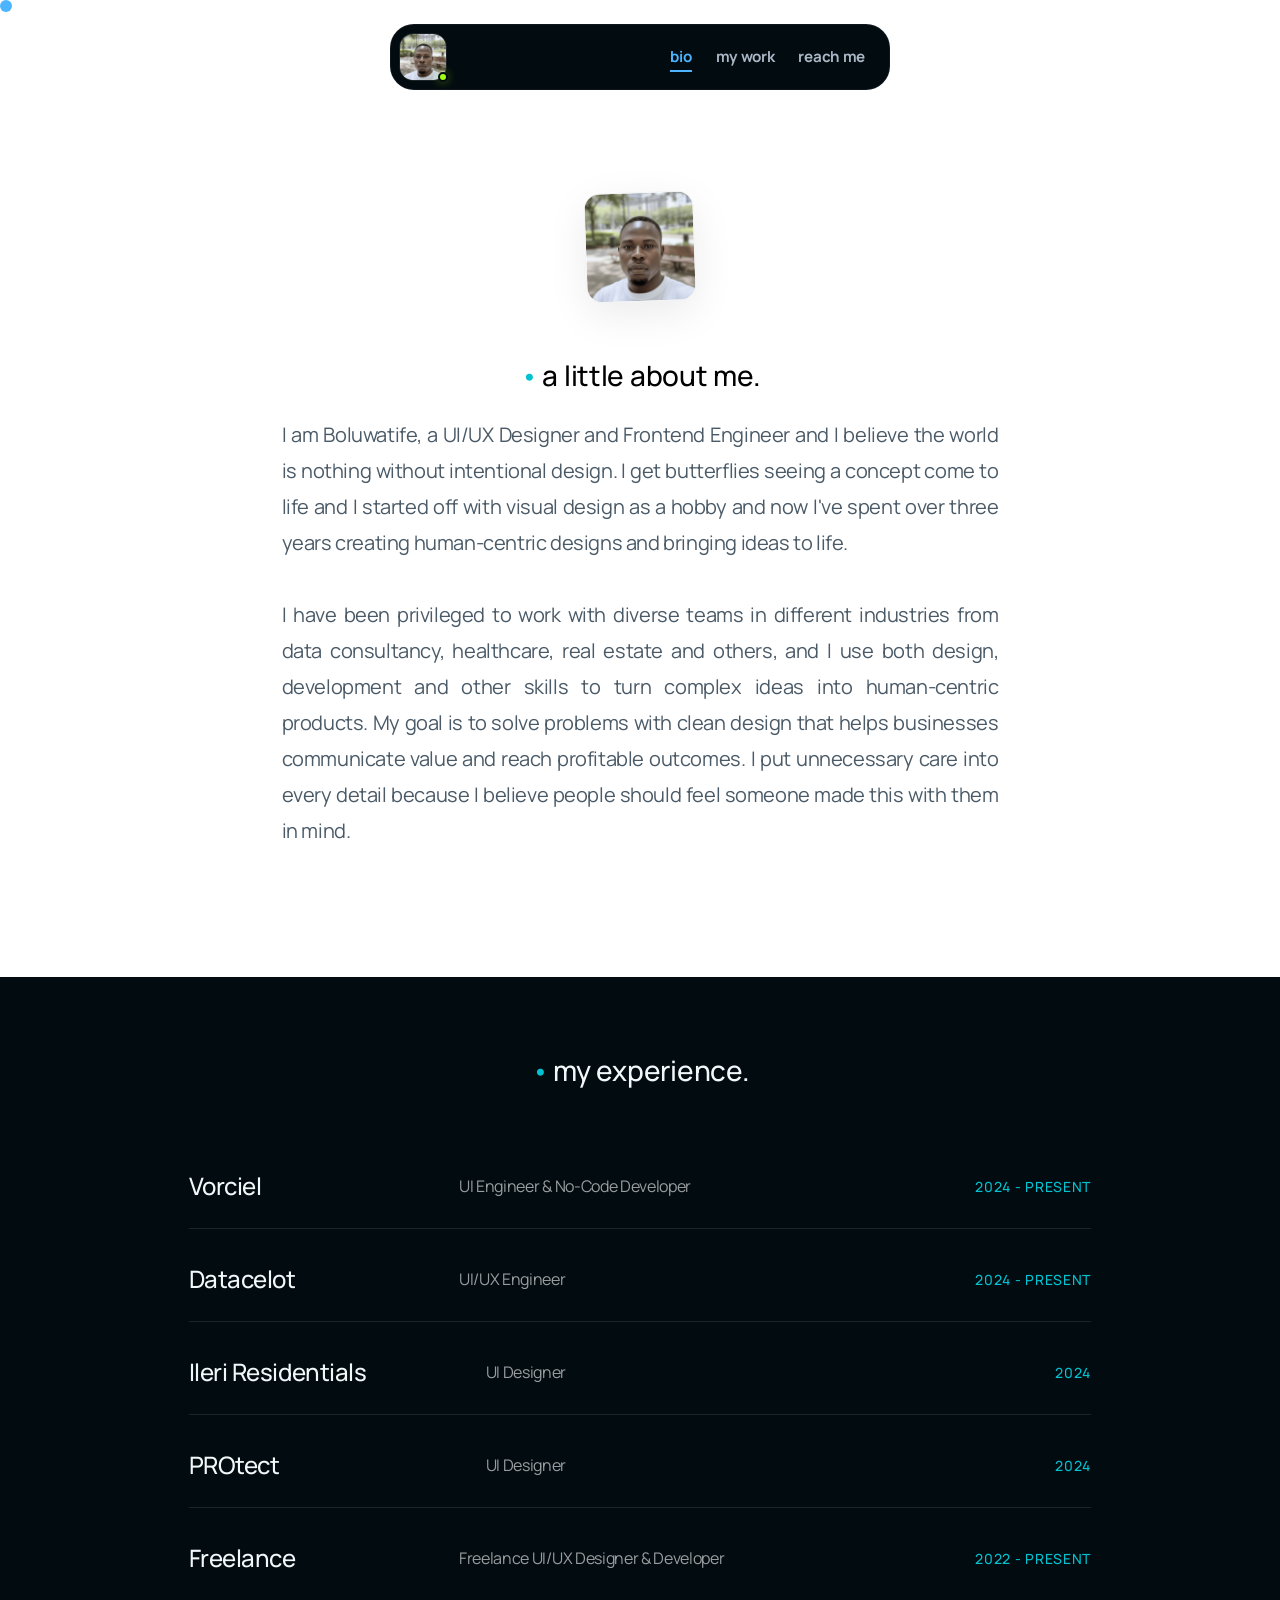
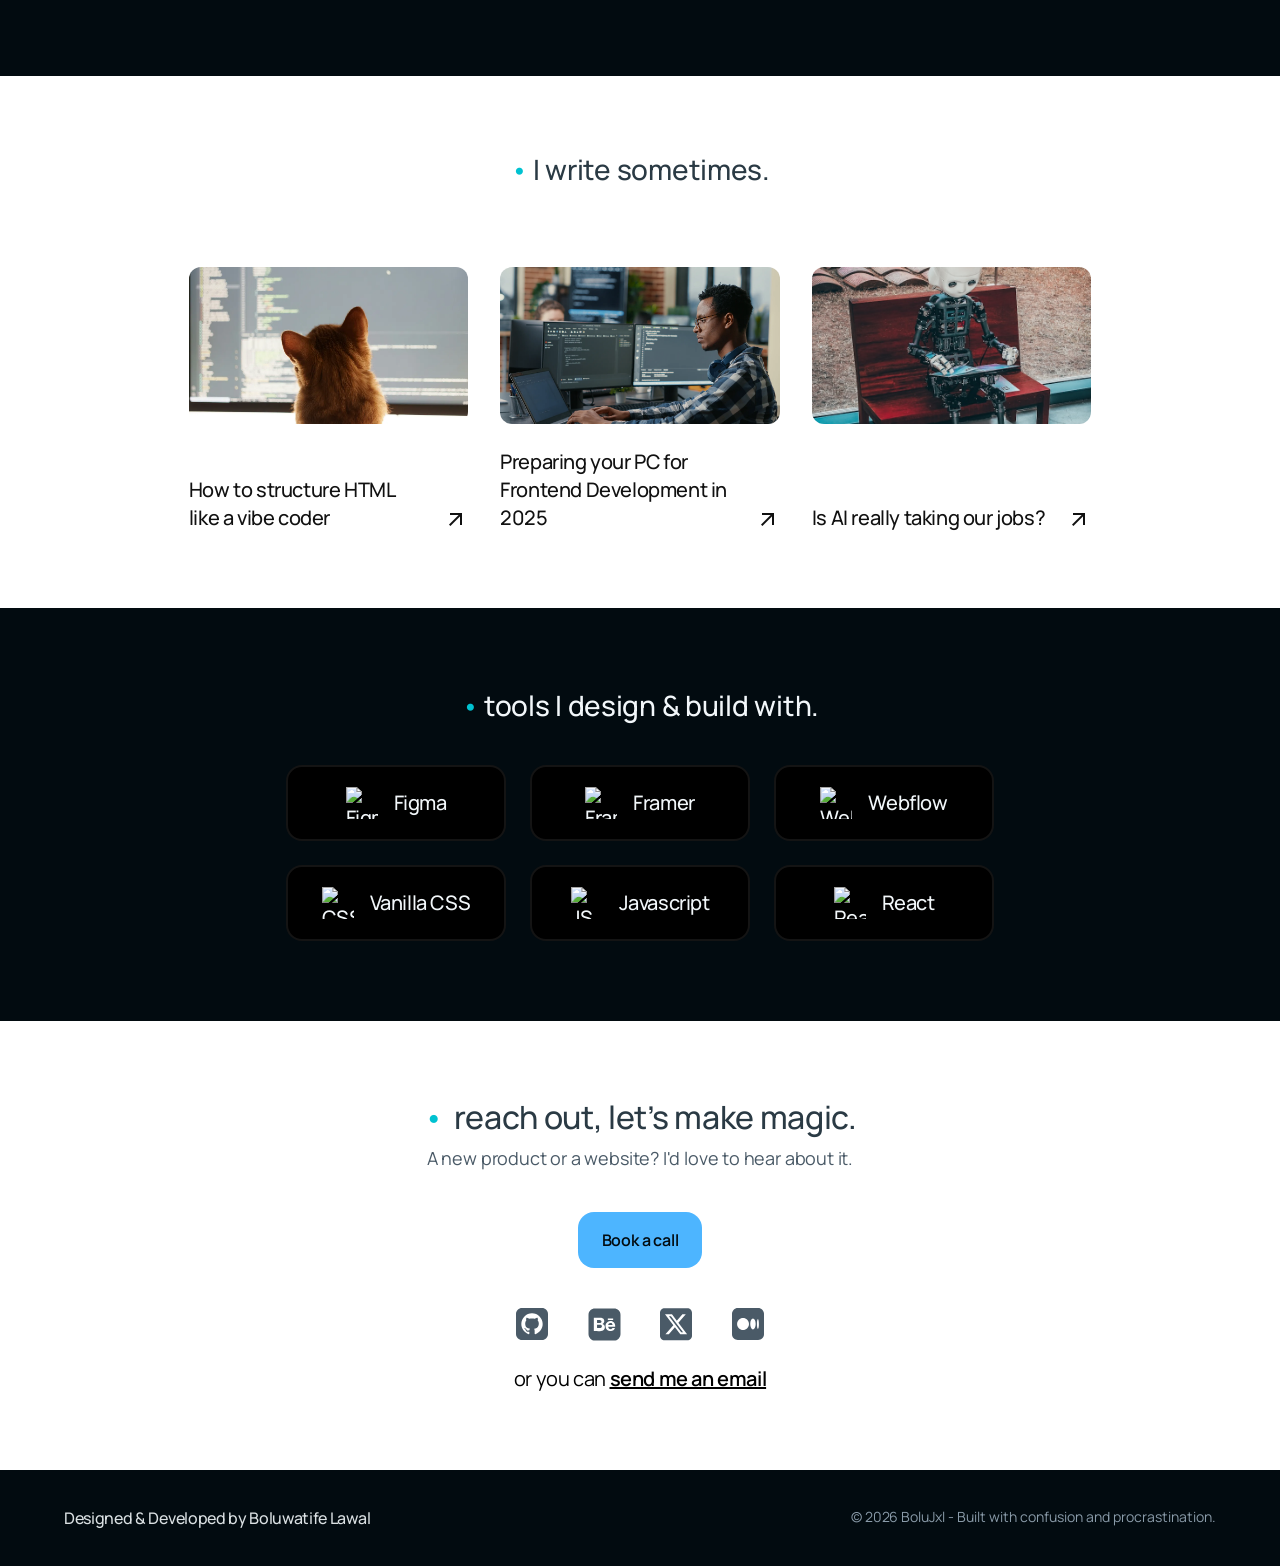
==== bio.html @ 73ba7251 "close up changes" ====
<!DOCTYPE html>
<html lang="en">
<head>
    <meta charset="UTF-8">
    <meta name="viewport" content="width=device-width, initial-scale=1.0">
    <meta name="description" content="About Boluwatife - UI Designer & Frontend Developer. Experience, Writing, and Creative Stack.">
    <meta name="author" content="Boluwatife Jakobe">
    <meta name="robots" content="index, follow">
    
    <title>Boluwatife - UI/UX Designer & Frontend Engineer</title>
    
    <link rel="canonical" href="https://bolujxl.com/bio.html">
    <link rel="icon" href="imgs/myfavicon.svg" type="image/svg+xml">
    <link rel="shortcut icon" href="imgs/myfavicon.svg" type="image/svg+xml">
    
    <link rel="stylesheet" href="https://fonts.googleapis.com/css2?family=Material+Symbols+Outlined:opsz,wght,FILL,GRAD@20..48,100..700,0..1,-50..200&icon_names=arrow_outward" />
    
    <link rel="stylesheet" href="colors.css">
    <link rel="stylesheet" href="style-responsive.css">
    <link rel="stylesheet" href="tools.css">
    <link rel="stylesheet" href="bio.css">
</head>
<body>
    <a href="#main-content" class="skip-link">Skip to main content</a>

    <header class="header"> 
        <nav class="nav-bar" aria-label="Main navigation">
            <a href="index.html" class="nav-brand" aria-label="Home">
                <img src="imgs/biomimg.png" alt="Boluwatife" class="nav-avatar">
                <span class="nav-status-dot"></span>
            </a>
            <ul class="nav-links">
                 <a href="bio.html">bio</a>
                 <a href="works.html">my work</a>
                 <a href="#contact">reach me</a>
            </ul>
        </nav>
    </header>

    <main id="main-content">
        <!-- 1. Bio Section -->
        <section class="bio-intro main-page-offset" id="bio">
            <div class="bio-container">
                <div class="bio-avatar">
                    <img src="imgs/biomimg.png" alt="Boluwatife Avatar">
                </div>
                <div class="bio-heading">
                    <h1 class="main-head-light">a little about me.</h1>
                </div>
                <div class="bio-content">
                    <p>I am Boluwatife, a UI/UX Designer and Frontend Engineer and I believe the world is nothing without intentional design. I get butterflies seeing a concept come to life and I started off with visual design as a hobby and now I've spent over three years creating human-centric designs and bringing ideas to life. <br> <br>

                    I have been privileged to work with diverse teams in different industries from data consultancy, healthcare, real estate and others, and I use both design, development and other skills to turn complex ideas into human-centric products. My goal is to solve problems with clean design that helps businesses communicate value and reach profitable outcomes. I put unnecessary care into every detail because I believe people should feel someone made this with them in mind.</p>
                </div>
            </div>
        </section>

        <!-- 2. Experience Section -->
        <section class="experience" id="experience">
            <div class="experience-container">
                <div class="experience-heading">
                    <h2 class="main-head">my experience.</h2>
                </div>
                
                <div class="experience-list">
                    <div class="exp-item">
                        <div class="exp-header">
                            <h3>Vorciel</h3>
                            <p class="exp-role">UI Engineer & No-Code Developer</p>
                            <span class="exp-date">2024 - PRESENT</span>
                        </div>
                    </div>
                    
                    <div class="exp-item">
                        <div class="exp-header">
                            <h3>Datacelot</h3>
                            <p class="exp-role">UI/UX Engineer</p>
                            <span class="exp-date">2024 - PRESENT</span>
                        </div>
                    </div>
                    
                    <div class="exp-item">
                        <div class="exp-header">
                            <h3>Ileri Residentials</h3>
                            <p class="exp-role">UI Designer</p>
                            <span class="exp-date">2024</span>
                        </div>
                    </div>
                    
                    <div class="exp-item">
                        <div class="exp-header">
                            <h3>PROtect</h3>
                            <p class="exp-role">UI Designer</p>
                            <span class="exp-date">2024</span>
                        </div>
                    </div>
                    
                    <div class="exp-item">
                        <div class="exp-header">
                            <h3>Freelance</h3>
                            <p class="exp-role">Freelance UI/UX Designer & Developer</p>
                            <span class="exp-date">2022 - Present</span>
                        </div>
                    </div>
                </div>
            </div>
        </section>

        <!-- 3. Writing Section -->
        <section class="writing" id="writing">
            <div class="writing-container">
                <div class="writing-heading">
                    <h2 class="main-head-light">I write sometimes.</h2>
                </div>
                
                <div class="writing-grid">
                    <a href="https://medium.com/@bolulawal99/how-to-structure-html-like-a-as-a-vibe-coder-1edcf5cf71f2" target="_blank" rel="noopener noreferrer" class="writing-card" aria-label="Read How to structure HTML like a vibe coder">
                        <div class="card-img-wrapper">
                            <img src="imgs/article1.webp" alt="How to structure HTML like a vibe coder thumbnail" class="article-img">
                        </div>
                        <div class="writing-content">
                            <h3>How to structure HTML like a vibe coder</h3>
                            <span class="material-symbols-outlined writing-icon" aria-hidden="true">arrow_outward</span>
                        </div>
                    </a>
                    
                    <a href="https://medium.com/@bolulawal99/your-first-developer-steps-preparing-your-pc-for-frontend-development-in-2025-ad9f13b644dd" target="_blank" rel="noopener noreferrer" class="writing-card" aria-label="Read Preparing your PC for Frontend Development">
                        <div class="card-img-wrapper">
                            <img src="imgs/article2.webp" alt="Preparing your PC for Frontend Development thumbnail" class="article-img">
                        </div>
                        <div class="writing-content">
                            <h3>Preparing your PC for Frontend Development in 2025</h3>
                            <span class="material-symbols-outlined writing-icon" aria-hidden="true">arrow_outward</span>
                        </div>
                    </a>
                    
                    <a href="https://medium.com/@bolulawal99/is-ai-really-taking-our-jobs-12b98d8339e1" target="_blank" rel="noopener noreferrer" class="writing-card" aria-label="Read Is AI really taking our jobs?">
                        <div class="card-img-wrapper">
                            <img src="imgs/article3.jpg" alt="Is AI really taking our jobs? thumbnail" class="article-img">
                        </div>
                        <div class="writing-content">
                            <h3>Is AI really taking our jobs?</h3>
                            <span class="material-symbols-outlined writing-icon" aria-hidden="true">arrow_outward</span>
                        </div>
                    </a>
                </div>
            </div>
        </section>

        <!-- 4. Creative Stack -->
        <section class="creative-stack" id="tools">
            <div class="creative-heading">
                <h2 class="main-head">tools I design & build with.</h2>
            </div>
            <div class="tools-list">
                <div class="tool-card">
                    <div class="tool-icon">
                        <img src="https://cdn.jsdelivr.net/gh/devicons/devicon@latest/icons/figma/figma-original.svg" alt="Figma">
                    </div>
                    <p>Figma</p>
                </div>
                <div class="tool-card">
                    <div class="tool-icon">
                        <img src="https://cdn.simpleicons.org/framer/0055FF" alt="Framer">
                    </div>
                    <p>Framer</p>
                </div>
                <div class="tool-card">
                    <div class="tool-icon">
                        <img src="https://cdn.simpleicons.org/webflow/4353FF" alt="Webflow">
                    </div>
                    <p>Webflow</p>
                </div>
                <div class="tool-card">
                    <div class="tool-icon">
                        <img src="https://cdn.jsdelivr.net/gh/devicons/devicon@latest/icons/css3/css3-original.svg" alt="CSS">
                    </div>
                    <p>Vanilla CSS</p>
                </div>
                <div class="tool-card">
                    <div class="tool-icon">
                        <img src="https://cdn.jsdelivr.net/gh/devicons/devicon@latest/icons/javascript/javascript-original.svg" alt="JS">
                    </div>
                    <p>Javascript</p>
                </div>
                <div class="tool-card">
                    <div class="tool-icon">
                        <img src="https://cdn.jsdelivr.net/gh/devicons/devicon@latest/icons/react/react-original.svg" alt="React">
                    </div>
                    <p>React</p>
                </div>
            </div>
        </section>

        <!-- 5. Contact Section -->
        <section class="collab" id="contact">
            <div class="collab-heading">
                <h2 class="main-head-light">
                   reach out, let’s make magic.
                </h2>
                <p>A new product or a website? I'd love to hear about it.</p>
            </div>
            <div class="collab-socials">
                <div class="collabtext-btn">
                    <a class="hero-btn" title="Contact Me" data-cal-link="bolujxl/30min" data-cal-config='{"layout":"month_view","useSlotsViewOnSmallScreen":"true"}'>
                        Book a call
                    </a>
                </div>
                <div class="socials">
                    <div class="sm-icons">
                        <a class="sm-icon" href="https://github.com/Bolujxl" target="_blank" rel="noopener noreferrer" aria-label="Check my code on GitHub">
                            <img src="imgs/collaborate/github.svg" alt="GitHub">
                        </a>
                        <a class="sm-icon" href="https://www.behance.net/boluJxl" target="_blank" rel="noopener noreferrer" aria-label="View my work on Behance">
                            <img src="imgs/collaborate/mage_behance.svg" alt="Behance">
                        </a>       
                        <a class="sm-icon" href="https://x.com/Bolujxl" target="_blank" rel="noopener noreferrer" aria-label="Follow me on X (Twitter)">
                            <img src="imgs/collaborate/xcom.svg" alt="X">
                        </a>
                        <a class="sm-icon" href="https://medium.com/@bolulawal99" target="_blank" rel="noopener noreferrer" aria-label="Read my articles on Medium">
                            <img src="imgs/medium.svg" alt="Medium">
                        </a>
                    </div>
                    <p>or you can <a href="mailto:bolujxl2@gmail.com" class="email-link">send me an email</a></p>
                </div>
            </div>
        </section>
    </main>

    <footer class="footer">
        <p class="footer-create">Designed & Developed by Boluwatife Lawal</p>
        <p class="footer-copy">&copy; <span id="year"></span> BoluJxl - Built with confusion and procrastination.</p>
    </footer>
    
    <div class="cursor-dot"></div>
    <script src="script.js"></script>
</body>
</html>
---- colors.css ----
:root {
    --primary-10: #E6F4FF;
    --primary-20: #CCE9FF;
    --primary-30: #B3DDFF;
    --primary-40: #80C5FF;
    --primary-50: #4DB5FF;
    --primary-60: #3399E6;
    --primary-70: #1A7FCC;
    --primary-80: #0066A3;
    --primary-90: #004C79;
    --primary-95: #003757;
    --primary-99: #001D2E;
    --primary-100: #000D15;

    --primary: var(--primary-50);
    --primary-container: var(--primary-10);
    --on-primary: var(--primary-99);
    --on-primary-container: var(--primary-20);

    --secondary-10: #E0F8FA;
    --secondary-20: #C2EEF2;
    --secondary-30: #A3E3EA;
    --secondary-40: #79D4DF;
    --secondary-50: #4FC5D4;
    --secondary-60: #00C2D1;
    --secondary-70: #00A3AD;
    --secondary-80: #008589;
    --secondary-90: #006666;
    --secondary-95: #004D4D;
    --secondary-99: #002929;
    --secondary-100: #001414;

    --secondary: var(--secondary-60);
    --secondary-container: var(--secondary-10);
    --on-secondary: var(--secondary-99);
    --on-secondary-container: var(--secondary-20);

    --tertiary-10: #F2F1EC;
    --tertiary-20: #E4E3DB;
    --tertiary-30: #D5D4CA;
    --tertiary-40: #C4C3B7;
    --tertiary-50: #B1B0A3;
    --tertiary-60: #9E9D8E;
    --tertiary-70: #8A8979;
    --tertiary-80: #767663;
    --tertiary-90: #5E5D4D;
    --tertiary-95: #4A493E;
    --tertiary-99: #36362E;
    --tertiary-100: #1A190F;

    --tertiary: var(--tertiary-60);
    --tertiary-container: var(--tertiary-90);
    --on-tertiary: var(--tertiary-10);
    --on-tertiary-container: var(--tertiary-30);

    --error-10: #FFEBEE;
    --error-20: #FFCDD2;
    --error-30: #EF9A9A;
    --error-40: #E57373;
    --error-50: #EF5350;
    --error-60: #F44336;
    --error-70: #E53935;
    --error-80: #D32F2F;
    --error-90: #C62828;
    --error-95: #B71C1C;
    --error-99: #410002;
    --error-100: #210000;

    --error: var(--error-60);
    --error-container: var(--error-10);
    --on-error: var(--error-100);
    --on-error-container: var(--error-20);

    --surface-light-10: #FAFEFF;
    --surface-light-20: #F5FAFC;
    --surface-light-30: #EFF6F9;
    --surface-light-40: #EAF2F5;
    --surface-light-50: #E4EDF1;
    --surface-light-60: #D5E1E8;
    --surface-light-70: #C5D3DD;
    --surface-light-80: #B4C4D1;
    --surface-light-90: #A3B4C4;
    --surface-light-95: #94AABB;
    --surface-light-99: #F2F7FA;
    --surface-light-100: #FFFFFF;

    --surface-dark-10: #0B1419;
    --surface-dark-20: #0F1A21;
    --surface-dark-30: #14202A;
    --surface-dark-40: #182533;
    --surface-dark-50: #020B10;
    --surface-dark-60: #050A0D;
    --surface-dark-70: #030709;
    --surface-dark-80: #020506;
    --surface-dark-90: #010304;
    --surface-dark-95: #000D15;
    --surface-dark-99: #000A11;
    --surface-dark-100: #000000;

    --neutral-10: #F2F7FA;
    --neutral-20: #E6EDF5;
    --neutral-30: #D8E2EC;
    --neutral-40: #C5D3DD;
    --neutral-50: #AAB7C4;
    --neutral-60: #8A9BA9;
    --neutral-70: #6B7D8A;
    --neutral-80: #4A5A67;
    --neutral-90: #3B4A54;
    --neutral-95: #2A3A44;
    --neutral-99: #1A252E;
    --neutral-100: #0A1117;

    --neutral-var: #4A5A67;

    --outline-light: rgba(230, 237, 245, 0.97);
    --outline-dark: rgba(77, 181, 255, 0.12);
    --outline-variant-light: rgba(90, 101, 112, 0.24);
    --outline-variant-dark: rgba(77, 181, 255, 0.08);

    --shadow-1: 0 1px 3px rgba(8, 16, 50, 0.07), 0 1px 2px rgba(8, 16, 50, 0.04);
    --shadow-2: 0 4px 8px rgba(8, 16, 50, 0.08), 0 2px 4px rgba(8, 16, 50, 0.05);
    --shadow-3: 0 8px 16px rgba(8, 16, 50, 0.1), 0 4px 8px rgba(8, 16, 50, 0.06);
    --shadow-4: 0 12px 24px rgba(8, 16, 50, 0.12), 0 6px 12px rgba(8, 16, 50, 0.08);

    --bg-primary: var(--surface-light-100);
    --bg-secondary: var(--surface-light-20);
    --bg-tertiary: var(--surface-light-30);
    --bg-surface: var(--surface-light-100);
    --bg-surface-variant: var(--surface-light-30);
    --bg-surface-muted: var(--surface-light-20);

    --text-primary: var(--neutral-95);
    --text-secondary: var(--neutral-80);
    --text-tertiary: var(--neutral-60);
    --text-disabled: var(--neutral-50);
    --text-inverse: var(--neutral-10);

    --text-on-primary: var(--primary-99);
    --text-on-secondary: var(--secondary-99);
    --text-on-tertiary: var(--tertiary-10);
    --text-on-surface: var(--neutral-95);
    --text-on-surface-variant: var(--neutral-80);

    --border-subtle: var(--outline-variant-light);
    --border-strong: var(--outline-light);

    --secondary-color: var(--surface-dark-50);
    --whiteText-color: var(--surface-light-99);
    --whiteText90-color: rgba(234, 242, 247, 0.9);
    --darkSection-heading-color: var(--surface-light-99);
    --aboutBody-text-color: var(--surface-light-99);

    --lightSection-bg-color: var(--surface-light-100);
    --lightSection-heading-color: var(--neutral-95);
    --lightSection-text-color: var(--neutral-80);
    --serviceBody-color: var(--neutral-70);
    --serviceStroke-color: var(--outline-light);

    --heroText1-color: var(--neutral-95);
    --heroText2-color: var(--neutral-80);
    --heroStroke-color: var(--outline-variant-light);
    --herobg-color: linear-gradient(to right, var(--surface-light-100) 0%, var(--surface-light-20) 100%);

    --footerLogo-color: rgba(242, 247, 250, 0.9);
    --copyright-text-color: var(--neutral-60);

    --primary-color: var(--primary);
    --accent-color: var(--secondary);
}
---- style-responsive.css ----
@import url('https://fonts.googleapis.com/css2?family=Irish+Grover&family=Manrope:wght@200..800&display=swap');
@import url('https://fonts.googleapis.com/css2?family=Syne:wght@400..800&display=swap');

* {
    margin: 0;
    padding: 0;
    box-sizing: border-box;
    font-family: 'Manrope', sans-serif;
    letter-spacing: -0.02em;
    line-height: 150%;
}

body {
    background-color: var(--secondary-color);
}

:root {
    --space2: 0.125rem;
    --space4: 0.25rem;
    --space6: 0.375rem;
    --space8: 0.5rem;
    --space10: 0.625rem;
    --space12: 0.75rem;
    --space14: 0.875rem;
    --space16: 1rem;
    --space20: 1.25rem;
    --space24: 1.5rem;
    --space28: 1.75rem;
    --space32: 2rem;
    --space36: 2.25rem;
    --space40: 2.5rem;
    --space48: 3rem;
    --space56: 3.5rem;
    --space64: 4rem;
    --space72: 4.5rem;
    --space80: 5rem;
    --roleNamefont: 'Irish Grover', sans-serif;
    --fontRegular: 400;
    --fontMedium: 500;
    --fontSemiBold: 600;
    --fontBold: 700;
    --font12: 0.75rem;
    --font14: 0.875rem;
    --font16: 1rem;
    --font18: 1.125rem;
    --font20: 1.25rem;
    --font22: 1.375rem;
    --font24: 1.5rem;
    --font28: 1.75rem;
    --font30: 1.875rem;
    --font32: 2rem;
    --font36: 2.25rem;
    --font40: 2.5rem;
    --font45: 2.8125rem;
    --font57: 3.5625rem;
    --borderRadius1: 0.5rem;
    --borderRadius2: 1rem;
    --borderRadius3: 1.5rem;
    --borderRadius4: 2rem;
    --sectionPadding: 2rem 1rem;
    --sectionGap: 1.5rem;
    --cardGap: 1rem;
    --gridGap: 1.5rem;
    --heroPadding: 5rem 1rem 3rem;
    --linksFontSize: 0.75rem;
    --sectiontagFontSize: 0.75rem;
    --sectionheadFontSize: 1rem;
    --navTop: 1rem;
    --box-shadow-nav: 0 1.8px 10px 0 rgba(8, 16, 50, 0.07);
    --inner-shadow-nav: inset 0px 0px 6.55px 0px rgba(255, 255, 255, 0.08);
    --secondary-color: var(--surface-dark-50);
    --shadow-1: 0 1px 2px rgba(0, 0, 0, 0.04), 0 2px 4px rgba(0, 0, 0, 0.04);
    --shadow-2: 0 4px 8px rgba(0, 0, 0, 0.08), 0 2px 8px rgba(77, 184, 255, 0.12);
    --shadow-3: 0 8px 16px rgba(0, 0, 0, 0.1), 0 4px 12px rgba(77, 184, 255, 0.15);
    font-synthesis: none;
    text-rendering: optimizeLegibility;
    -webkit-font-smoothing: antialiased;
    -moz-osx-font-smoothing: grayscale;
}

.skip-link {
    position: absolute;
    top: -100px;
    left: 50%;
    transform: translateX(-50%);
    background: var(--primary-color);
    color: var(--secondary-color);
    padding: 0.75rem 1.5rem;
    border-radius: var(--borderRadius2);
    font-weight: var(--fontSemiBold);
    z-index: 9999;
    transition: top 0.3s ease;
}

.skip-link:focus {
    top: 10px;
}

button:focus-visible,
a:focus-visible {
    outline: 2px solid var(--primary-color);
    outline-offset: 3px;
}

.main-page-offset {
    padding-top: 6rem !important;
    padding-bottom: 4rem;
}

@media (min-width: 768px) {
    .main-page-offset {
        padding-top: 8rem !important;
        padding-bottom: 6rem;
    }
}

@media (min-width: 1199px) {
    .main-page-offset {
        padding-top: 12rem !important;
        padding-bottom: 8rem;
    }
}

@keyframes pageSlideUp {
    from {
        opacity: 0;
        transform: translateY(20px);
    }

    to {
        opacity: 1;
        transform: translateY(0);
    }
}

#main-content {
    animation: pageSlideUp 0.8s cubic-bezier(0.16, 1, 0.3, 1) forwards;
}

.header {
    display: flex;
    position: absolute;
    justify-content: center;
    align-items: center;
    width: 100%;
    z-index: 1000;
    top: 0;
    left: 0;
}

.nav-bar {
    width: 90%;
    max-width: 500px;
    padding: 0.5rem 1.25rem 0.5rem 0.5rem;
    position: fixed;
    top: 1.5rem;
    display: flex;
    justify-content: space-between;
    align-items: center;
    box-sizing: border-box;
    border-radius: 24px;
    background-color: var(--surface-dark-50);
    border: 1px solid rgba(255, 255, 255, 0.05);
    backdrop-filter: blur(10px);
    -webkit-backdrop-filter: blur(10px);
    z-index: 2000;
}

.nav-brand {
    display: flex;
    align-items: center;
    position: relative;
    text-decoration: none;
}

.nav-avatar {
    width: 40px;
    height: 40px;
    border-radius: 12px;
    object-fit: cover;
    border: 1px solid rgba(255, 255, 255, 0.1);
}

.nav-status-dot {
    position: absolute;
    bottom: -1px;
    right: -1px;
    width: 10px;
    height: 10px;
    background-color: #a3ff12;
    border-radius: 50%;
    border: 2px solid var(--surface-dark-50);
    box-shadow: 0 0 10px rgba(163, 255, 18, 0.4);
}

.nav-links {
    display: flex;
    align-items: center;
    gap: var(--space16);
    margin: 0;
    padding: 0;
    list-style: none;
}

.nav-links a {
    text-decoration: none;
    font-size: 0.85rem;
    color: rgba(255, 255, 255, 0.6);
    transition: color 0.2s ease;
    font-weight: var(--fontMedium);
}

@media (hover: hover) {

    .nav-links a:hover,
    .nav-links a.active-nav {
        color: #ffffff;
    }
}

.nav-links a:active,
.nav-links a.active-nav {
    color: #ffffff;
}

.status-dot {
    width: 0.5rem;
    height: 0.5rem;
    border-radius: 50%;
    background-color: var(--accent-color);
    animation: pulse 1.5s ease-in-out infinite;
}

.reach-link {
    display: inline-flex;
    align-items: center;
}

.nav-links .status-dot {
    margin-left: var(--space2);
    align-self: flex-start;
    position: relative;
    top: -0.35em;
}

.reach-link .status-dot {
    background-color: #078a00;
    animation: pulse 1.5s ease-in-out infinite;
    align-self: flex-start;
    margin-top: 2px;
}

@keyframes pulse {

    0%,
    100% {
        opacity: 1;
        transform: scale(1);
    }

    50% {
        opacity: 0.6;
        transform: scale(1.2);
    }
}

.nav-links {
    display: flex;
    gap: var(--space24);
}

.nav-links a {
    text-decoration: none;
    color: var(--neutral-50);
    font-weight: var(--fontBold);
    font-size: var(--linksFontSize);
    position: relative;
    padding: 0.25rem 0;
    transition: color 0.2s ease;
}

.nav-links a::after {
    content: '';
    position: absolute;
    bottom: 0;
    left: 0;
    width: 0;
    height: 2px;
    background-color: var(--primary-color);
    transition: width 0.3s ease;
}

@media (hover: hover) {

    .nav-links a:hover,
    .nav-links a:focus {
        color: var(--primary-color);
    }

    .nav-links a:hover::after,
    .nav-links a:focus::after,
    .nav-links a.active-nav::after {
        width: 100%;
    }
}

.nav-links a:active {
    color: var(--primary-color);
}

.nav-links a:active::after,
.nav-links a.active-nav::after {
    width: 100%;
}

.nav-links a.active-nav {
    color: var(--primary-color);
}

a {
    text-decoration: none;
}

.hero {
    padding: var(--heroPadding);
    background-color: var(--lightSection-bg-color);
    width: 100%;
    display: flex;
    justify-content: center;
    align-items: center;
}

.hero-text {
    display: flex;
    flex-direction: column;
    position: relative;
    gap: var(--space16);
    align-items: center;
    width: 90%;
}

.hero-text h1 {
    font-size: clamp(1.5rem, 0.5rem + 2vw, 2rem);
    color: var(--heroText2-color);
    font-weight: var(--fontMedium);
    line-height: 150%;
    text-align: center;
    letter-spacing: -0.01em;
}

.hero-btn,
.collab-btn {
    display: flex;
    width: fit-content;
    padding: var(--space16) var(--space24);
    font-size: 1rem;
    letter-spacing: -0.2px;
    color: var(--secondary-color);
    border: none;
    border-radius: var(--borderRadius2);
    background-color: var(--primary-color);
    font-weight: var(--fontSemiBold);
    cursor: pointer;
    transition: transform 0.2s ease, box-shadow 0.2s ease;
}

@media (hover: hover) {

    .hero-btn:hover,
    .collab-btn:hover {
        transform: translateY(-2px);
        box-shadow: 0 4px 12px rgba(77, 181, 255, 0.3);
    }
}

.hero-btn:active,
.collab-btn:active {
    transform: translateY(0);
}

.projects,
.collab {
    padding: var(--sectionPadding) var(--sectionPadding);
    display: flex;
    flex-direction: column;
    gap: var(--sectionGap);
    align-items: center;
}

.projects {
    background-color: var(--secondary-color);
}

.collab {
    background-color: var(--lightSection-bg-color);
}

.collab {
    gap: var(--space32);
}

.projects-heading {
    display: flex;
    flex-direction: column;
    gap: var(--space4);
    align-items: center;
    margin-bottom: var(--space2);
    width: 100%;
}

.main-head {
    font-size: var(--sectionheadFontSize);
    color: var(--darkSection-heading-color);
    font-weight: var(--fontMedium);
    text-align: center;
    line-height: 125%;
    width: 100%;
    letter-spacing: -0.01em;
}

.main-head::before {
    content: "\2022";
    margin-right: var(--space4);
    color: var(--accent-color);
}

.main-head-light::before {
    content: none;
}

.main-head-light {
    font-size: var(--sectionheadFontSize);
    color: var(--lightSection-heading-color);
    font-weight: var(--fontMedium);
    text-align: center;
    line-height: 125%;
    width: 100%;
    letter-spacing: -0.01em;
}

.main-head-light::before {
    content: "\2022";
    margin-right: var(--space4);
    color: var(--accent-color);
}

.projects-grid {
    display: flex;
    align-items: flex-start;
    justify-content: center;
    flex-wrap: wrap;
    gap: var(--gridGap);
}

.project-card {
    display: flex;
    flex-direction: column;
    width: 100%;
    gap: var(--space16);
    height: auto;
}

.project-card-link {
    display: contents;
    text-decoration: none;
    color: inherit;
}

.thumbnail {
    width: 100%;
    aspect-ratio: 16 / 10;
    border: 3px solid rgba(27, 46, 57, 0.56);
    box-shadow: 0 2px 4px rgba(0, 0, 0, 0.08), 0 1px 8px rgba(77, 184, 255, 0.08);
    background-color: hsla(204, 28%, 14%, 0.5);
    padding: 1rem;
    overflow: hidden;
    border-radius: var(--borderRadius2);
    display: flex;
    cursor: pointer;
    position: relative;
    transition: transform 0.3s ease, box-shadow 0.3s ease;
}

@media (hover: hover) {

    .project-card:hover .thumbnail,
    .project-card:focus-within .thumbnail,
    .project-card-vm:hover .thumbnail,
    .project-card-vm:focus-within .thumbnail {
        transform: scale(0.98);
        box-shadow: var(--shadow-2);
    }
}

.project-card:active .thumbnail,
.project-card-vm:active .thumbnail {
    transform: scale(0.98);
}

.thumbnail img {
    width: 100%;
    height: 100%;
    border-radius: 0.5rem;
    object-fit: cover;
    transition: transform 0.3s ease;
}

@media (hover: hover) {

    .project-card:hover .thumbnail img,
    .project-card:focus-within .thumbnail img,
    .project-card-vm:hover .thumbnail img,
    .project-card-vm:focus-within .thumbnail img {
        transform: scale(1.03);
    }
}

.project-title {
    display: flex;
    flex-direction: column;
    color: var(--whiteText-color);
    gap: var(--space8);
    padding: 0 0 0 var(--space4);
    cursor: pointer;
}

.project-title h2 {
    display: flex;
    align-items: center;
    justify-content: start;
    font-weight: var(--fontMedium);
    line-height: 125%;
    font-size: var(--font24);
    letter-spacing: -0.02em;
}

.project-title h2 span {
    padding: 0 0 0 0.75rem;
    font-size: 1.25rem;
    margin: var(--space8) 0 0 0;
    cursor: pointer;
    transition: padding 0.2s ease-in, color 0.2s ease-in;
}

@media (hover: hover) {

    .project-card:hover .project-title h2 span,
    .project-card:focus-within .project-title h2 span,
    .project-card-vm:hover .project-title h2 span,
    .project-card-vm:focus-within .project-title h2 span {
        padding: 0 0 0 1.25rem;
        color: var(--accent-color);
    }
}

.project-card:active .project-title h2 span,
.project-card-vm:active .project-title h2 span {
    color: var(--accent-color);
}

.desc {
    font-size: var(--font16);
    color: var(--whiteText90-color);
    font-weight: var(--fontRegular);
    line-height: 150%;
    letter-spacing: 0;
}

.project-card-vm {
    display: flex;
    flex-direction: column;
    width: 100%;
    gap: var(--space16);
    justify-content: flex-start;
    height: auto;
    transition: color 0.1s ease-in;
}

.project-card-vm .project-title {
    opacity: 0;
}

.vm-fr {
    display: flex;
    flex-direction: column;
    align-items: center;
    justify-content: center;
    gap: var(--space12);
    width: 100%;
    height: 100%;
    color: var(--whiteText-color);
    font-size: var(--font20);
    cursor: pointer;
    transition: color 0.3s ease-in;
}

.vm-fr span {
    font-size: var(--font24);
}

@media (hover: hover) {

    .project-card-vm:hover .vm-fr,
    .project-card-vm:focus-within .vm-fr {
        color: var(--accent-color);
    }

    .project-card-vm:hover .vm-fr span,
    .project-card-vm:focus-within .vm-fr span {
        transform: translateX(4px);
    }
}

.project-card-vm:active .vm-fr {
    color: var(--accent-color);
}

.collab-heading {
    display: flex;
    flex-direction: column;
    gap: var(--space8);
    align-items: center;
    width: 100%;
}

.collab-heading h2 {
    font-size: var(--sectionheadFontSize);
    width: 100%;
}

.collab-heading p {
    font-size: var(--font18);
    line-height: 150%;
    font-weight: var(--fontRegular);
    letter-spacing: -0.01em;
    text-align: center;
    color: var(--lightSection-text-color);
}

.collabtext-btn {
    display: flex;
    flex-direction: column;
    justify-content: center;
    align-items: center;
    gap: var(--space32);
    width: 100%;
}

.collab-socials {
    display: flex;
    flex-direction: column;
    justify-content: center;
    align-items: center;
    gap: var(--space32);
}

.collabtext-btn p {
    font-size: var(--font20);
    line-height: 150%;
    font-weight: var(--fontRegular);
    letter-spacing: -0.01em;
    text-align: center;
    color: var(--lightSection-text-color);
}

.socials {
    display: flex;
    flex-direction: column;
    justify-content: center;
    gap: var(--space16);
    align-items: center;
}

.sm-icons {
    display: flex;
    gap: var(--space24);
}

.sm-icon {
    width: var(--space48);
    height: var(--space48);
    display: flex;
    align-items: center;
    justify-content: center;
    border-radius: var(--borderRadius2);
    transition: transform 0.2s ease, background-color 0.2s ease;
    cursor: pointer;
}

@media (hover: hover) {

    .sm-icon:hover,
    .sm-icon:focus {
        transform: scale(1.1) translateY(-2px);
        background-color: rgba(77, 181, 255, 0.1);
    }
}

.sm-icon:active {
    transform: scale(0.95);
}

.sm-icon img {
    width: 100%;
    height: 100%;
    transition: filter 0.2s ease;
}

@media (hover: hover) {

    .sm-icon:hover img,
    .sm-icon:focus img {
        filter: brightness(1.2);
    }
}

.socials p {
    font-size: var(--font20);
    font-weight: var(--fontRegular);
}

.email-link {
    text-decoration: underline;
    color: inherit;
    transition: color 0.2s ease-in;
    font-weight: var(--fontSemiBold);
}

@media (hover: hover) {
    .email-link:hover {
        color: var(--accent-color);
    }
}

.email-link:active {
    color: var(--accent-color);
}

.footer {
    display: flex;
    flex-direction: column;
    padding: 2rem;
    box-sizing: border-box;
    background-color: var(--secondary-color);
    justify-content: space-between;
    align-items: left;
    gap: var(--space8);
}

.footer-copy {
    color: var(--copyright-text-color);
    font-size: var(--font14);
    letter-spacing: 0;
}

.footer-create {
    color: var(--footerLogo-color);
    font-weight: var(--fontMedium);
    font-size: var(--font16);
}

.projects .main-head,
.project-title h2 {
    color: var(--darkSection-heading-color) !important;
}

.desc {
    color: rgba(234, 242, 247, 0.85) !important;
}

@media only screen and (max-width: 374px) {
    :root {
        --sectiontagFontSize: 0.7rem;
        --sectionheadFontSize: 1rem;
    }

    .nav-bar {
        width: 95%;
        padding: var(--space8) var(--space12);
        top: var(--space20);
    }

    .logo a {
        font-size: 0.75rem;
    }

    .hero {
        padding: 9rem 0.75rem 2.5rem;
    }

    .hero-text {
        width: 100%;
    }

    .hero-text h1 {
        font-size: 1.25rem;
    }

    .projects-grid {
        gap: var(--space16);
    }

    .projects-heading {
        width: 95%;
    }

    .main-head {
        width: 95%;
    }

    .main-head-light {
        width: 100%;
    }

    .project-card,
    .project-card-vm {
        width: 100%;
    }

    .project-title h2 {
        font-size: var(--font14);
    }

    .desc {
        font-size: 0.75rem;
    }

    .collab-heading {
        width: 100%;
    }

    .collab-heading h2 {
        font-size: var(--font18);
    }

    .footer {
        flex-direction: column;
        gap: var(--space6);
        padding: 1rem;
    }
}

@media only screen and (min-width: 375px) and (max-width: 413px) {
    :root {
        --sectiontagFontSize: 0.75rem;
        --sectionheadFontSize: 1.125rem;
    }

    .nav-bar {
        width: 92%;
        padding: var(--space10) var(--space16);
        top: var(--space24);
    }

    .logo a {
        font-size: 0.875rem;
    }

    .hero {
        padding: 9rem 0.75rem 2.5rem;
    }

    .hero-text {
        width: 100%;
    }

    .hero-text h1 {
        font-size: 1.375rem;
    }

    .projects-grid {
        gap: var(--space20);
    }

    .projects-heading {
        width: 90%;
    }

    .main-head {
        width: 95%;
    }

    .project-card,
    .project-card-vm {
        width: 100%;
    }

    .footer {
        flex-direction: column;
        gap: var(--space8);
        padding: 1.25rem;
    }
}

@media only screen and (min-width: 414px) and (max-width: 479px) {
    :root {
        --sectionPadding: 3rem 1rem;
        --sectiontagFontSize: 1rem;
        --sectionheadFontSize: 1.5rem;
        --linksFontSize: 1rem;
        --sectionGap: 2rem;
        --cardGap: 2rem;
    }

    .nav-bar {
        width: 90%;
        padding: var(--space10) var(--space16);
        top: var(--space24);
        background-color: var(--surface-dark-50);
    }

    .logo a {
        font-size: 1.25rem;
    }

    .hero {
        padding: 12rem 1.5rem 4rem;
    }

    .hero-text {
        width: 90%;
        gap: var(--space32);
    }

    .hero-text h1 {
        font-size: clamp(1.5rem, calc(0.40rem + 2vw), 2.5rem);
        text-align: left;
    }

    .project-card,
    .project-card-vm {
        width: 100%;
    }

    .projects-grid {
        display: flex;
        align-items: flex-start;
        justify-content: center;
        flex-wrap: wrap;
        gap: var(--cardGap);
        padding: var(--space16);
    }

    .project-card,
    .project-card-vm {
        display: flex;
        flex-direction: column;
        width: 100%;
    }

    .project-title {
        display: flex;
        flex-direction: column;
        color: var(--whiteText-color);
        gap: var(--space6);
        padding: 0 0 0 var(--space4);
        cursor: pointer;
    }

    .project-title h2 {
        display: flex;
        align-items: center;
        justify-content: start;
        font-weight: var(--fontMedium);
        line-height: 125%;
        font-size: var(--font20);
        letter-spacing: -0.02em;
    }

    .project-title h2 span {
        padding: 0 0 0 0.75rem;
        font-size: var(--font16);
        margin: var(--space8) 0 0 0;
        cursor: pointer;
        transition: padding 0.2s ease-in, color 0.2s ease-in;
    }

    .desc {
        font-size: var(--font14);
        color: var(--whiteText90-color);
        font-weight: var(--fontRegular);
        line-height: 150%;
        letter-spacing: 0;
    }

    .collab-heading p{
        font-size: var(--font16);
    }

    .socials p{
        font-size: var(--font18);
    }

    @media (hover: hover) {
        .project-title h2:hover span {
            padding: 0 0 0 1rem;
            color: var(--accent-color);
        }
    }

    .vm-fr {
        display: flex;
        flex-direction: column;
        align-items: center;
        justify-content: center;
        gap: var(--space10);
        width: 100%;
        height: 100%;
        color: var(--whiteText-color);
        font-size: var(--font20);
        cursor: pointer;
        transition: color 0.3s ease-in;
    }

    .vm-fr span {
        font-size: var(--font24);
    }

    .footer {
        flex-direction: column;
        gap: var(--space12);
    }
}

@media only screen and (min-width: 480px) and (max-width: 767px) {
    :root {
        --sectionPadding: 3rem 1.5rem;
        --sectiontagFontSize: 0.875rem;
        --sectionheadFontSize: 1.5rem;
        --linksFontSize: 0.85rem;
        --sectionGap: 2rem;
        --cardGap: 2rem;
    }

    .nav-bar {
        width: 90%;
        padding: var(--space12) var(--space20);
        top: var(--space24);
        background-color: var(--surface-dark-50);
    }

    .logo a {
        font-size: 1.25rem;
    }

    .hero {
        padding: 10rem 1.5rem 4rem;
    }

    .hero-text {
        width: 90%;
        gap: var(--space20);
    }

    .hero-text h1 {
        font-size: clamp(1.5rem, calc(0.40rem + 2vw), 2.5rem);
        text-align: left;
    }

    .projects-grid {
        display: flex;
        align-items: flex-start;
        justify-content: center;
        flex-wrap: wrap;
        gap: var(--cardGap);
        padding: var(--space16);
    }

    .project-card,
    .project-card-vm {
        display: flex;
        flex-direction: column;
        width: 100%;
    }

    .project-title {
        display: flex;
        flex-direction: column;
        color: var(--whiteText-color);
        gap: var(--space6);
        padding: 0 0 0 var(--space4);
        cursor: pointer;
    }

    .project-title h2 {
        display: flex;
        align-items: center;
        justify-content: start;
        font-weight: var(--fontMedium);
        line-height: 125%;
        font-size: var(--font20);
        letter-spacing: -0.02em;
    }

    .project-title h2 span {
        padding: 0 0 0 0.75rem;
        font-size: var(--font16);
        margin: var(--space8) 0 0 0;
        cursor: pointer;
        transition: padding 0.2s ease-in, color 0.2s ease-in;
    }

    .desc {
        font-size: var(--font14);
        color: var(--whiteText90-color);
        font-weight: var(--fontRegular);
        line-height: 150%;
        letter-spacing: 0;
    }

    @media (hover: hover) {
        .project-title h2:hover span {
            padding: 0 0 0 1rem;
            color: var(--accent-color);
        }
    }

    .thumbnail {
        padding: var(--space16);
    }

    .vm-fr {
        display: flex;
        flex-direction: column;
        align-items: center;
        justify-content: center;
        gap: var(--space10);
        width: 100%;
        height: 100%;
        color: var(--whiteText-color);
        font-size: var(--font20);
        cursor: pointer;
        transition: color 0.3s ease-in;
    }

    .vm-fr span {
        font-size: var(--font24);
    }

    .collabtext-btn {
        width: 100%;
    }

    .footer {
        flex-direction: column;
        gap: var(--space16);
    }
}

@media only screen and (min-width: 768px) and (max-width: 1023px) {
    :root {
        --sectionPadding: 4rem 1.5rem;
        --sectiontagFontSize: 1rem;
        --sectionheadFontSize: 1.45rem;
        --linksFontSize: 0.85rem;
    }

    .nav-bar {
        padding: var(--space12) var(--space20);
        top: var(--space24);
        background-color: var(--surface-dark-50);
        width: 65%;
    }

    .logo a {
        font-size: 1.5rem;
    }

    .nav-links {
        gap: var(--space16);
    }

    .hero {
        padding: 9rem 2rem 3rem;
    }

    .hero-text {
        width: 60%;
    }

    .hero-text h1 {
        font-size: clamp(1.5rem, calc(0.40rem + 2vw), 2.5rem);
    }

    .hero-btn,
    .collab-btn {
        padding: 0.875rem 1.25rem;
        font-size: 1rem;
    }

    .projects-grid {
        display: flex;
        align-items: flex-start;
        justify-content: center;
        flex-wrap: wrap;
        gap: var(--space36);
        padding: var(--space16);
    }

    .project-card,
    .project-card-vm {
        display: flex;
        flex-direction: column;
        width: 45%;
        gap: var(--space12);
    }

    .project-title {
        display: flex;
        flex-direction: column;
        color: var(--whiteText-color);
        gap: var(--space6);
        padding: 0 0 0 var(--space4);
        cursor: pointer;
    }

    .project-title h2 {
        display: flex;
        align-items: center;
        justify-content: start;
        font-weight: var(--fontMedium);
        line-height: 125%;
        font-size: var(--font18);
        letter-spacing: -0.02em;
    }

    .project-title h2 span {
        padding: 0 0 0 0.75rem;
        font-size: 0.75rem;
        margin: var(--space8) 0 0 0;
        cursor: pointer;
        transition: padding 0.2s ease-in, color 0.2s ease-in;
    }

    @media (hover: hover) {
        .project-title h2:hover span {
            padding: 0 0 0 1rem;
            color: var(--accent-color);
        }
    }

    .desc {
        font-size: var(--font14);
        color: var(--whiteText90-color);
        font-weight: var(--fontRegular);
        line-height: 150%;
        letter-spacing: 0;
    }

    .thumbnail {
        padding: var(--space16);
    }

    .vm-fr {
        display: flex;
        flex-direction: column;
        align-items: center;
        justify-content: center;
        gap: var(--space10);
        width: 100%;
        height: 100%;
        color: var(--whiteText-color);
        font-size: var(--font18);
        cursor: pointer;
        transition: color 0.3s ease-in;
    }

    .vm-fr span {
        font-size: var(--font24);
    }

    .project-card-vm:active .vm-fr {
        color: var(--accent-color);
    }

    .collab-heading,
    .projects-heading {
        width: 90%;
        margin-bottom: var(--space4);
    }

    .main-head {
        width: 70%;
        margin-bottom: var(--space4);
    }

    .main-head-light {
        width: 75%;
        margin-bottom: var(--space4);
    }

    .collab-heading {
        width: 75%;
    }

    .collab-heading h2 {
        font-size: var(--font24);
    }

    .collabtext-btn {
        width: 60%;
        gap: var(--space20);
    }

    .sm-icon {
        width: var(--space36);
        height: var(--space36);
    }

    .footer {
        display: flex;
        flex-direction: row;
        justify-content: space-between;
        padding: 2rem 3rem;
    }

    .footer-create {
        font-size: var(--font14);
    }

    .footer-copy {
        font-size: var(--font12);
    }

    .socials p {
        font-size: var(--font18);
    }
}

@media only screen and (min-width: 1024px) and (max-width: 1199px) {
    :root {
        --sectionPadding: 3.5rem 3rem;
        --sectiontagFontSize: 0.875rem;
        --sectionheadFontSize: 1.65rem;
        --linksFontSize: .875rem;
        --sectionGap: 2rem;
        --cardGap: 1rem;
    }

    .nav-bar {
        padding: var(--space12) var(--space20);
        top: var(--space24);
        background-color: var(--surface-dark-50);
        width: 65%;
    }

    .logo a {
        font-size: 1.65rem;
    }

    .hero {
        padding: 12rem 2.5rem 5rem;
    }

    .hero-text {
        width: 55%;
    }

    .hero-text h1 {
        font-size: clamp(1.75rem, calc(0.40rem + 2vw), 2.5rem);
    }

    .projects-grid {
        display: flex;
        align-items: flex-start;
        justify-content: center;
        flex-wrap: wrap;
        gap: var(--space40);
        padding: var(--space16);
    }

    .project-card {
        display: flex;
        flex-direction: column;
        width: 44%;
        gap: var(--space16);
    }

    .thumbnail {
        padding: var(--space16);
    }

    .project-card-vm {
        display: flex;
        flex-direction: column;
        width: 44%;
        gap: var(--space16);
    }

    .project-title {
        display: flex;
        flex-direction: column;
        color: var(--whiteText-color);
        gap: var(--space6);
        padding: 0 0 0 var(--space4);
        cursor: pointer;
    }

    .project-title h2 {
        display: flex;
        align-items: center;
        justify-content: start;
        font-weight: var(--fontMedium);
        line-height: 125%;
        font-size: var(--font20);
        letter-spacing: -0.02em;
    }

    .project-title h2 span {
        padding: 0 0 0 0.75rem;
        font-size: 1rem;
        margin: var(--space8) 0 0 0;
        cursor: pointer;
        transition: padding 0.2s ease-in, color 0.2s ease-in;
    }

    @media (hover: hover) {
        .project-title h2:hover span {
            padding: 0 0 0 1rem;
            color: var(--accent-color);
        }
    }

    .desc {
        font-size: var(--font14);
        color: var(--whiteText90-color);
        font-weight: var(--fontRegular);
        line-height: 150%;
        letter-spacing: 0;
    }

    .vm-fr {
        display: flex;
        flex-direction: column;
        align-items: center;
        justify-content: center;
        gap: var(--space12);
        width: 100%;
        height: 100%;
        color: var(--whiteText-color);
        font-size: var(--font20);
        cursor: pointer;
        transition: color 0.3s ease-in;
    }

    .vm-fr span {
        font-size: var(--font28);
    }

    .collab-heading h2 {
        font-size: var(--font30);
    }

    .collab-heading {
        width: 55%;
    }

    .collabtext-btn {
        gap: var(--space24);
    }

    .sm-icon {
        width: var(--space36);
        height: var(--space36);
    }

    .projects-heading {
        width: 100%;
        margin-bottom: var(--space6);
    }

    .main-head {
        width: 55%;
        margin-bottom: var(--space4);
    }

    .main-head-light {
        width: 60%;
        margin-bottom: var(--space4);
    }

    .footer {
        padding: 2rem 3rem;
        flex-direction: row;
        justify-content: space-between;
    }
}

@media only screen and (min-width: 1200px) and (max-width: 1439px) {
    :root {
        --sectionPadding: 4.75rem 4.75rem;
        --sectiontagFontSize: 1rem;
        --sectionheadFontSize: 1.75rem;
        --linksFontSize: 1rem;
        --sectionGap: 2.5rem;
    }

    .nav-bar {
        width: 40%;
        top: 1.5rem;
        padding: 0.5rem 1.5rem 0.5rem 0.5rem;
        border-radius: 24px;
        background-color: var(--surface-dark-50);
        border: 1px solid rgba(255, 255, 255, 0.05);
        backdrop-filter: blur(10px);
    }

    .nav-avatar {
        width: 48px;
        height: 48px;
        border-radius: 14px;
    }

    .nav-links {
        gap: var(--space24);
    }

    .nav-links a {
        font-size: 0.95rem;
    }

    .logo a {
        font-size: 1.75rem;
    }

    .hero {
        padding: 12rem 1.5rem 6rem;
    }

    .hero-text {
        width: 54%;
        gap: var(--space32);
    }

    .hero-text h1 {
        font-size: clamp(1.75rem, calc(0.5rem + 2vw), 2.5rem);
    }

    .projects-grid {
        display: flex;
        align-items: flex-start;
        justify-content: center;
        flex-wrap: wrap;
        gap: var(--space56);
        padding: var(--space24);
    }

    .project-card {
        display: flex;
        flex-direction: column;
        width: 45%;
        gap: var(--space16);
    }

    .project-card-vm {
        display: flex;
        flex-direction: column;
        width: 45%;
        gap: var(--space16);
    }

    .project-title h2 {
        display: flex;
        align-items: center;
        justify-content: start;
        font-weight: var(--fontMedium);
        line-height: 125%;
        font-size: var(--font24);
        letter-spacing: -0.02em;
    }

    .project-title h2 span {
        padding: 0 0 0 0.75rem;
        font-size: 1.25rem;
        margin: var(--space8) 0 0 0;
        cursor: pointer;
        transition: padding 0.2s ease-in, color 0.2s ease-in;
    }

    @media (hover: hover) {
        .project-title h2:hover span {
            padding: 0 0 0 1.25rem;
            color: var(--accent-color);
        }
    }

    .desc {
        font-size: var(--font16);
        color: var(--whiteText90-color);
        font-weight: var(--fontRegular);
        line-height: 150%;
        letter-spacing: 0;
    }

    .collab-heading h2 {
        font-size: var(--font32);
    }

    .projects-heading {
        width: 100%;
        margin-bottom: var(--space8);
    }

    .collab-heading {
        width: 100%;
        margin-bottom: var(--space8);
    }

    .footer {
        padding: 2.25rem 4rem;
        flex-direction: row;
        justify-content: space-between;
    }
}

@media only screen and (min-width: 1440px) {
    :root {
        --sectionPadding: 5rem 5rem;
        --linksFontSize: 1rem;
        --sectiontagFontSize: 1.25rem;
        --sectionheadFontSize: 2rem;
        --sectionGap: 3rem;
    }

    .nav-bar {
        min-width: 460px;
        top: 1.5rem;
        padding: 0.6rem 1.5rem 0.6rem 0.6rem;
        border-radius: 24px;
        background-color: var(--surface-dark-50);
        border: 1px solid rgba(255, 255, 255, 0.05);
        backdrop-filter: blur(10px);
        display: flex;
        align-items: center;
        gap: var(--space24);
    }

    .nav-brand {
        display: flex;
        align-items: center;
        position: relative;
        text-decoration: none;
    }

    .nav-avatar {
        width: 40px;
        height: 40px;
        border-radius: 12px;
        object-fit: cover;
        border: 1.5px solid rgba(255, 255, 255, 0.1);
    }

    .nav-status-dot {
        position: absolute;
        bottom: 2px;
        right: 2px;
        width: 10px;
        height: 10px;
        background-color: #a3ff12;
        border-radius: 50%;
        border: 2px solid var(--surface-dark-50);
        box-shadow: 0 0 10px rgba(163, 255, 18, 0.4);
    }

    .nav-links {
        display: flex;
        align-items: center;
        gap: var(--space20);
        margin: 0;
        padding: 0 1rem 0 0;
    }

    .nav-links a {
        font-size: 0.9rem;
        color: rgba(255, 255, 255, 0.7);
        transition: color 0.2s ease;
    }

    @media (hover: hover) {

        .nav-links a:hover,
        .nav-links a.active-nav {
            color: #ffffff;
        }
    }

    .nav-links a:active {
        color: #ffffff;
    }

    .hero {
        padding: 14rem 1.5rem 8rem;
    }

    .hero-text {
        width: 40%;
        gap: var(--space32);
        text-align: justify;
    }

    .hero-text h1 {
        font-size: clamp(1.75rem, calc(0.25rem + 2vw), 2.5rem);
    }

    .projects {
        padding: var(--sectionPadding)
    }

    .projects-grid {
        display: flex;
        flex-wrap: wrap;
        justify-content: center;
        gap: var(--space56);
    }

    .projects-heading,
    .collab-heading {
        width: 55%;
        margin-bottom: var(--space8);
    }

    .nav-bar {
        min-width: 480px;
        top: 2rem;
        padding: 0.6rem 1.5rem 0.6rem 0.6rem;
    }

    .nav-avatar {
        width: 48px;
        height: 48px;
        border-radius: 14px;
    }

    .project-title h2 {
        display: flex;
        align-items: center;
        justify-content: start;
        font-weight: var(--fontMedium);
        line-height: 125%;
        font-size: var(--font24);
        letter-spacing: -0.02em;
    }

    .project-title h2 span {
        padding: 0 0 0 0.75rem;
        font-size: 1.25rem;
        margin: var(--space8) 0 0 0;
        cursor: pointer;
        transition: padding 0.2s ease-in, color 0.2s ease-in;
    }

    @media (hover: hover) {
        .project-title h2:hover span {
            padding: 0 0 0 1.25rem;
            color: var(--accent-color);
        }
    }

    .desc {
        font-size: var(--font16);
        color: var(--whiteText90-color);
        font-weight: var(--fontRegular);
        line-height: 150%;
        letter-spacing: 0;
    }

    .collab-heading {
        width: 35%;
        margin-bottom: var(--space8);
    }

    .project-card {
        display: flex;
        width: 36%;
        gap: var(--space16);
    }

    .project-card-vm {
        display: flex;
        flex-direction: column;
        width: 36%;
        gap: var(--space16);
    }

    .main-head {
        font-size: var(--sectionheadFontSize);
        margin-bottom: var(--space4);
    }

    .main-head-light {
        font-size: var(--sectionheadFontSize);
        margin-bottom: var(--space4);
    }

    .collab {
        padding: 4rem 5rem;
    }

    .footer {
        display: flex;
        flex-direction: row;
        justify-content: space-between;
        padding: 2.5rem 5rem;
    }
}

@media (hover: none) {
    .project-card.is-pressed .thumbnail,
    .project-card-vm.is-pressed .thumbnail {
        transform: scale(0.98);
        box-shadow: var(--shadow-2);
    }

    .project-card.is-pressed .thumbnail img,
    .project-card-vm.is-pressed .thumbnail img {
        transform: scale(1.03);
    }

    .project-card.is-pressed .project-title h2 span,
    .project-card-vm.is-pressed .project-title h2 span {
        padding: 0 0 0 1.25rem;
        color: var(--accent-color);
    }

    .project-card-vm.is-pressed .vm-fr {
        color: var(--accent-color);
    }

    .sm-icon.is-pressed {
        transform: scale(1.1) translateY(-2px);
        background-color: rgba(77, 181, 255, 0.1);
    }

    .sm-icon.is-pressed img {
        filter: brightness(1.2);
    }

    .writing-card.is-pressed .article-img {
        transform: scale(0.97);
    }

    .writing-card.is-pressed .writing-icon {
        color: var(--accent-color);
    }

    .bio-avatar.is-pressed {
        transform: rotate(0deg) scale(1.08);
    }

    .email-link.is-pressed {
        color: var(--accent-color);
    }

    .hero-btn.is-pressed,
    .collab-btn.is-pressed {
        transform: translateY(-2px);
        box-shadow: 0 4px 12px rgba(77, 181, 255, 0.3);
    }

    .nav-links a.is-pressed {
        color: var(--primary-color);
    }

    .nav-links a.is-pressed::after {
        width: 100%;
    }
}

.cursor-dot {
    pointer-events: none;
    position: fixed;
    top: 0;
    left: 0;
    width: 12px;
    height: 12px;
    background-color: var(--primary-color);
    border-radius: 50%;
    z-index: 9999;
    transition: transform 0.2s ease, background-color 0.2s ease;
}

@media (max-width: 1024px) {
    .cursor-dot {
        display: none;
    }
}
---- tools.css ----
.creative-stack {
    padding: var(--sectionPadding);
    background-color: var(--surface-dark-50);
    display: flex;
    flex-direction: column;
    gap: var(--sectionGap);
    align-items: center;
    width: 100%;
}

.creative-heading {
    display: flex;
    flex-direction: column;
    gap: var(--space4);
    align-items: center;
    width: 90%;
    margin-bottom: var(--space2);
    text-align: center;
}

.tools-list {
    display: flex;
    flex-wrap: wrap;
    gap: var(--space16);
    justify-content: center;
    width: 90%; /* Center container */
}

.tool-card {
    display: flex;
    align-items: center;
    justify-content: center; /* Center icon/text inside card */
    gap: var(--space16);
    padding: 1rem 1.5rem; /* 1rem top/bottom, 1.5rem left/right */
    flex: 1 1 200px; /* Uniform width - grows to fill row, base of 200px */
    max-width: 250px; /* Prevent them from getting too wide on large rows */
    background-color: var(--surface-dark-100);
    border: 2px solid rgba(255, 255, 255, 0.08); /* Subtle stroke */
    border-radius: var(--space12); /* Slightly larger radius */
    color: var(--whiteText-color);
    font-size: var(--font18); /* Bigger font */
    font-weight: var(--fontMedium);
    transition: transform 0.2s ease, background-color 0.2s ease, border-color 0.2s ease, box-shadow 0.2s ease;
}

.tool-card:hover {
    transform: translateY(-.5px);
    background-color: var(--surface-dark-10); /* Slightly lighter on hover */
    border-color: rgba(255, 255, 255, 0.2); /* Stroke pops slightly */
    box-shadow: 0 8px 24px rgba(0, 0, 0, 0.4);
}

.tool-icon {
    width: 28px; /* Bigger icon */
    height: 28px;
    display: flex;
    align-items: center;
    justify-content: center;
}

.tool-icon img {
    width: 100%;
    height: 100%;
    object-fit: contain;
}

/* Tablet & Desktop Adjustments */
@media (min-width: 768px) {
    .creative-heading, .tools-list {
        width: 80%; /* Reduced width per user request */
    }
    
    .tools-list {
        gap: var(--space24);
    }
    
    .tool-card {
        padding: 1.25rem 2rem; /* Scaled padding for desktop */
        font-size: var(--font20);
        border-radius: var(--space16);
        flex: 0 1 220px; /* More rigid sizing on desktop */
    }
    
    .tool-icon {
        width: 32px;
        height: 32px;
    }
}

@media (min-width: 1199px) {
    .creative-stack {
        padding: 5rem 7rem;
    }
    .creative-heading, .tools-list {
        width: 70%; /* Very tight grid on large screens */
    }
}
---- bio.css ----
.bio-intro {
    background-color: var(--lightSection-bg-color);
    display: flex;
    flex-direction: column;
    align-items: center;
    width: 100%;
}

.bio-avatar {
    width: 110px;
    height: 110px;
    border-radius: var(--space16);
    overflow: hidden;
    margin-bottom: var(--space32);
    box-shadow: 0 12px 40px rgba(0, 0, 0, 0.08);
    transform: rotate(-2deg);
    border: 1px solid rgba(0, 0, 0, 0.05);
    transition: transform 0.4s cubic-bezier(0.16, 1, 0.3, 1);
}

@media (hover: hover) {
    .bio-avatar:hover {
        transform: rotate(0deg) scale(1.08);
    }
}

.bio-avatar:active {
    transform: rotate(0deg) scale(1.05);
}

.bio-avatar img {
    width: 100%;
    height: 100%;
    object-fit: cover;
}

.bio-container {
    width: 90%;
    display: flex;
    flex-direction: column;
    gap: var(--space24);
    align-items: center;
    text-align: center;
}

.bio-heading h1 {
    font-size: var(--sectionheadFontSize);
    color: var(--surface-dark-100);
    font-weight: var(--fontMedium);
    text-align: center;
    width: 100%;
}

.bio-content p {
    font-size: var(--font18);
    line-height: 1.7;
    color: var(--lightSection-text-color);
    text-align: justify;
    width: 100%;
}

.experience {
    padding: var(--sectionPadding);
    background-color: var(--secondary-color);
    display: flex;
    flex-direction: column;
    align-items: center;
    width: 100%;
}

.experience-container {
    width: 90%;
    display: flex;
    flex-direction: column;
    gap: var(--space48);
}

.experience-heading, .writing-heading {
    width: 100%;
    text-align: center;
    margin-bottom: var(--space32);
    display: flex;
    justify-content: center;
}

.experience-heading h2, .writing-heading h2 {
    width: 100%;
    text-align: center;
}

.experience-list {
    display: flex;
    flex-direction: column;
    gap: var(--space32);
}

.exp-item {
    border-bottom: 1px solid rgba(255, 255, 255, 0.1);
    padding-bottom: var(--space24);
}

.exp-item:last-child {
    border-bottom: none;
}

.exp-header {
    display: flex;
    flex-direction: column;
    gap: var(--space8);
}

.exp-header h3 {
    font-size: var(--font20);
    color: var(--whiteText-color);
    font-weight: var(--fontMedium);
}

.exp-role {
    font-size: var(--font16);
    color: rgba(255, 255, 255, 0.6);
}

.exp-date {
    font-size: 0.875rem;
    color: var(--accent-color, #078a00);
    font-weight: var(--fontMedium);
    text-transform: uppercase;
    letter-spacing: 0.05em;
    margin-top: var(--space4);
}

.experience, .writing {
    padding: var(--sectionPadding);
    background-color: var(--secondary-color);
    display: flex;
    flex-direction: column;
    align-items: center;
    width: 100%;
}

.writing {
    background-color: var(--lightSection-bg-color);
}

.writing-container {
    width: 90%;
    display: flex;
    flex-direction: column;
    gap: var(--space48);
}

.writing-grid {
    display: flex;
    flex-direction: column;
    gap: var(--space24);
}

.writing-card {
    display: flex;
    flex-direction: column;
    gap: var(--space16);
    text-decoration: none;
    background-color: transparent;
    border-radius: var(--space12);
}

.card-img-wrapper {
    width: 100%;
    aspect-ratio: 16 / 9;
    overflow: hidden;
}

.article-img {
    width: 100%;
    height: 100%;
    object-fit: cover;
    border-radius: var(--space12);
    transition: transform 0.4s ease;
}

@media (hover: hover) {
    .writing-card:hover .article-img {
        transform: scale(0.97);
    }
}

.writing-card:active .article-img {
    transform: scale(0.97);
}

.writing-content {
    display: flex;
    justify-content: space-between;
    align-items: flex-start;
    gap: var(--space16);
    width: 100%;
}

.writing-content h3 {
    font-size: var(--font18);
    color: #111111;
    font-weight: var(--fontMedium);
    line-height: 1.4;
    margin: 0;
}

.writing-icon {
    font-size: 1.5rem;
    color: #111111;
    transition: color 0.2s ease, transform 0.2s ease;
}

@media (hover: hover) {
    .writing-card:hover .writing-icon {
        color: var(--accent-color);
    }
}

.writing-card:active .writing-icon {
    color: var(--accent-color);
}

@media (min-width: 768px) {
    .bio-container, .experience-container, .writing-container {
        width: 80%;
    }
    
    .bio-content {
        width: 80%;
    }
    
    .bio-content p {
        font-size: var(--font20);
        line-height: 1.8;
        text-align: justify;
        width: 100%;
    }
    
    .exp-header {
        flex-direction: row;
        align-items: center;
        justify-content: space-between;
        gap: var(--space24);
        width: 100%;
    }
    
    .exp-header h3 {
        width: auto;
        flex: 1;
    }
    
    .exp-role {
        width: auto;
        flex: 2;
        text-align: left;
    }
    
    .exp-date {
        width: auto;
        text-align: right;
        margin-top: 0;
    }
    
    .experience, .writing {
        padding: var(--sectionPadding);
    }
    
    .writing-content h3 {
        font-size: var(--font20);
    }
}

@media (min-width: 1199px) {
    .experience, .writing {
        padding: var(--sectionPadding);
    }
    
    .bio-content {
        width: 70%;
    }
    
    .exp-header h3 {
        font-size: 1.5rem;
    }
    
    .writing-grid {
        display: grid;
        grid-template-columns: repeat(3, 1fr);
        gap: var(--space32);
    }
    
    .writing-card {
        flex-direction: column;
        align-items: flex-start;
        justify-content: space-between;
        height: 100%;
        gap: var(--space24);
    }
    
    .writing-icon {
        align-self: flex-end;
    }
}
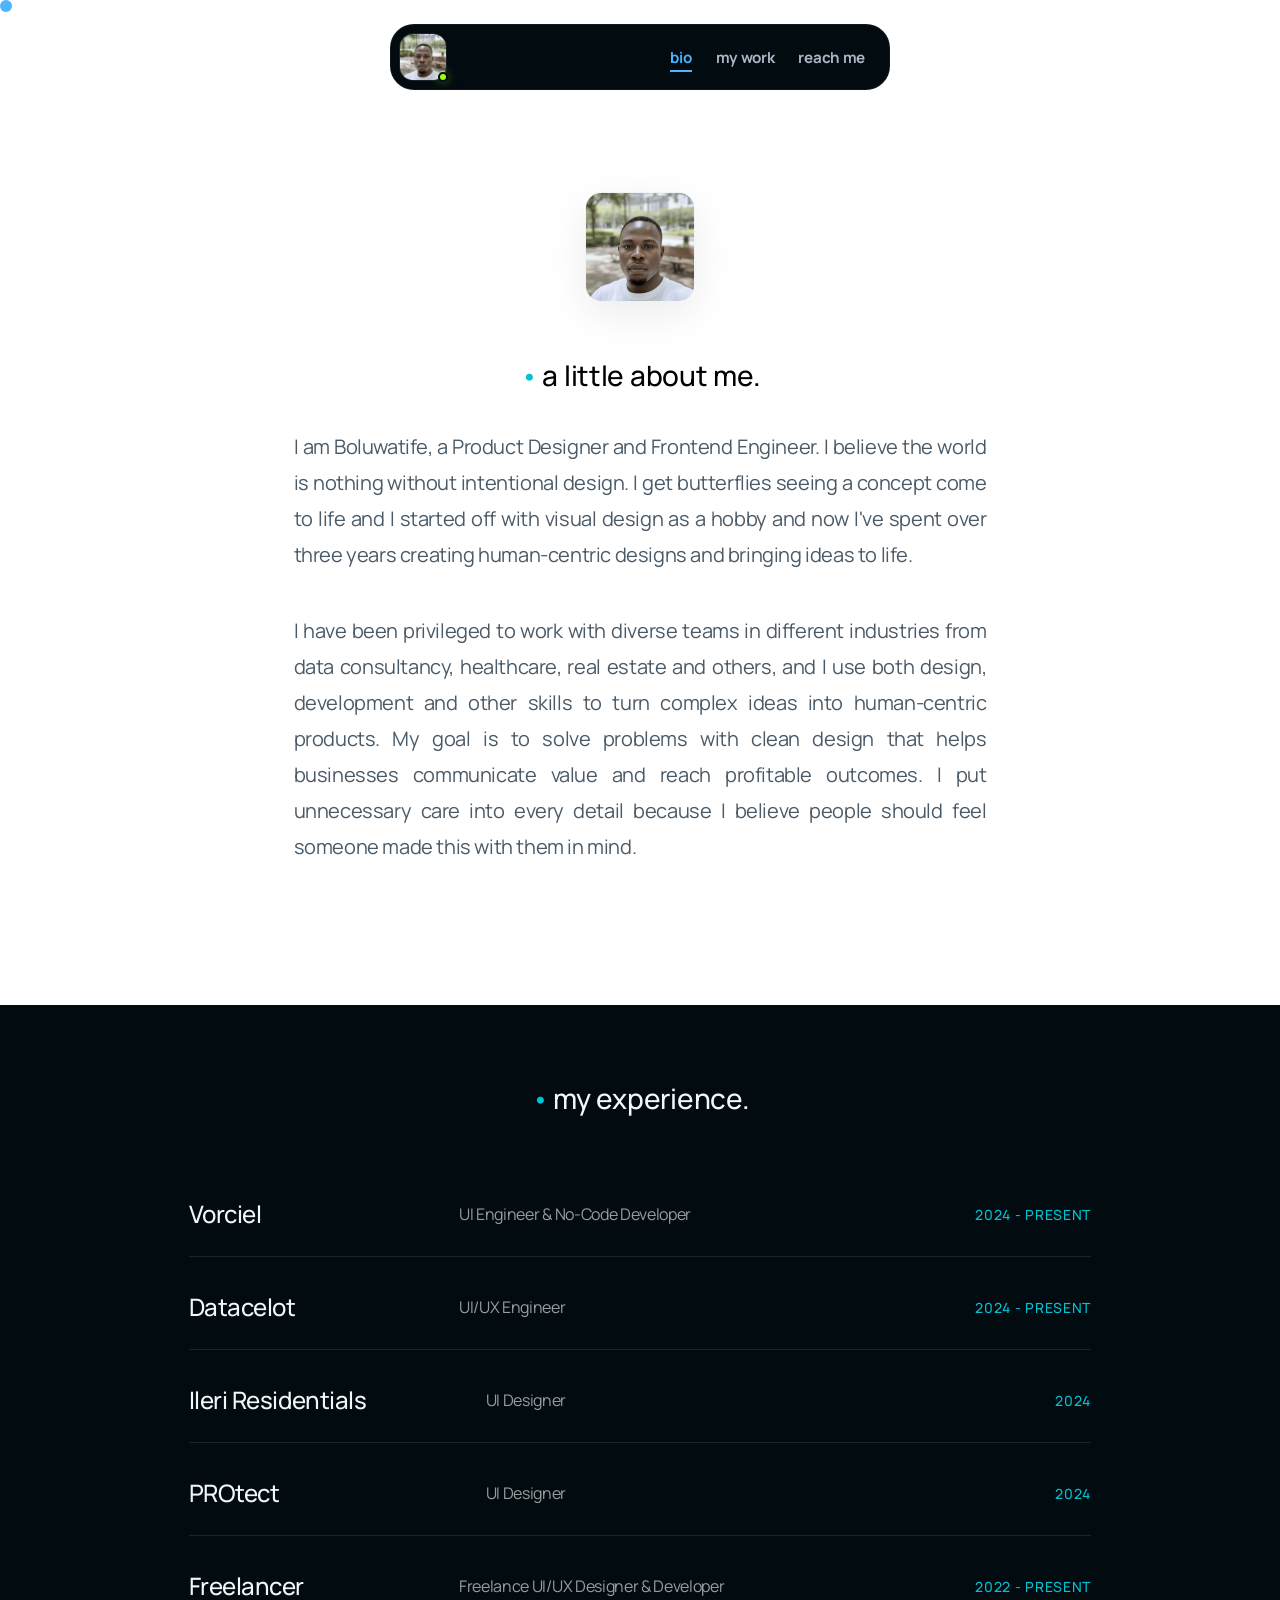
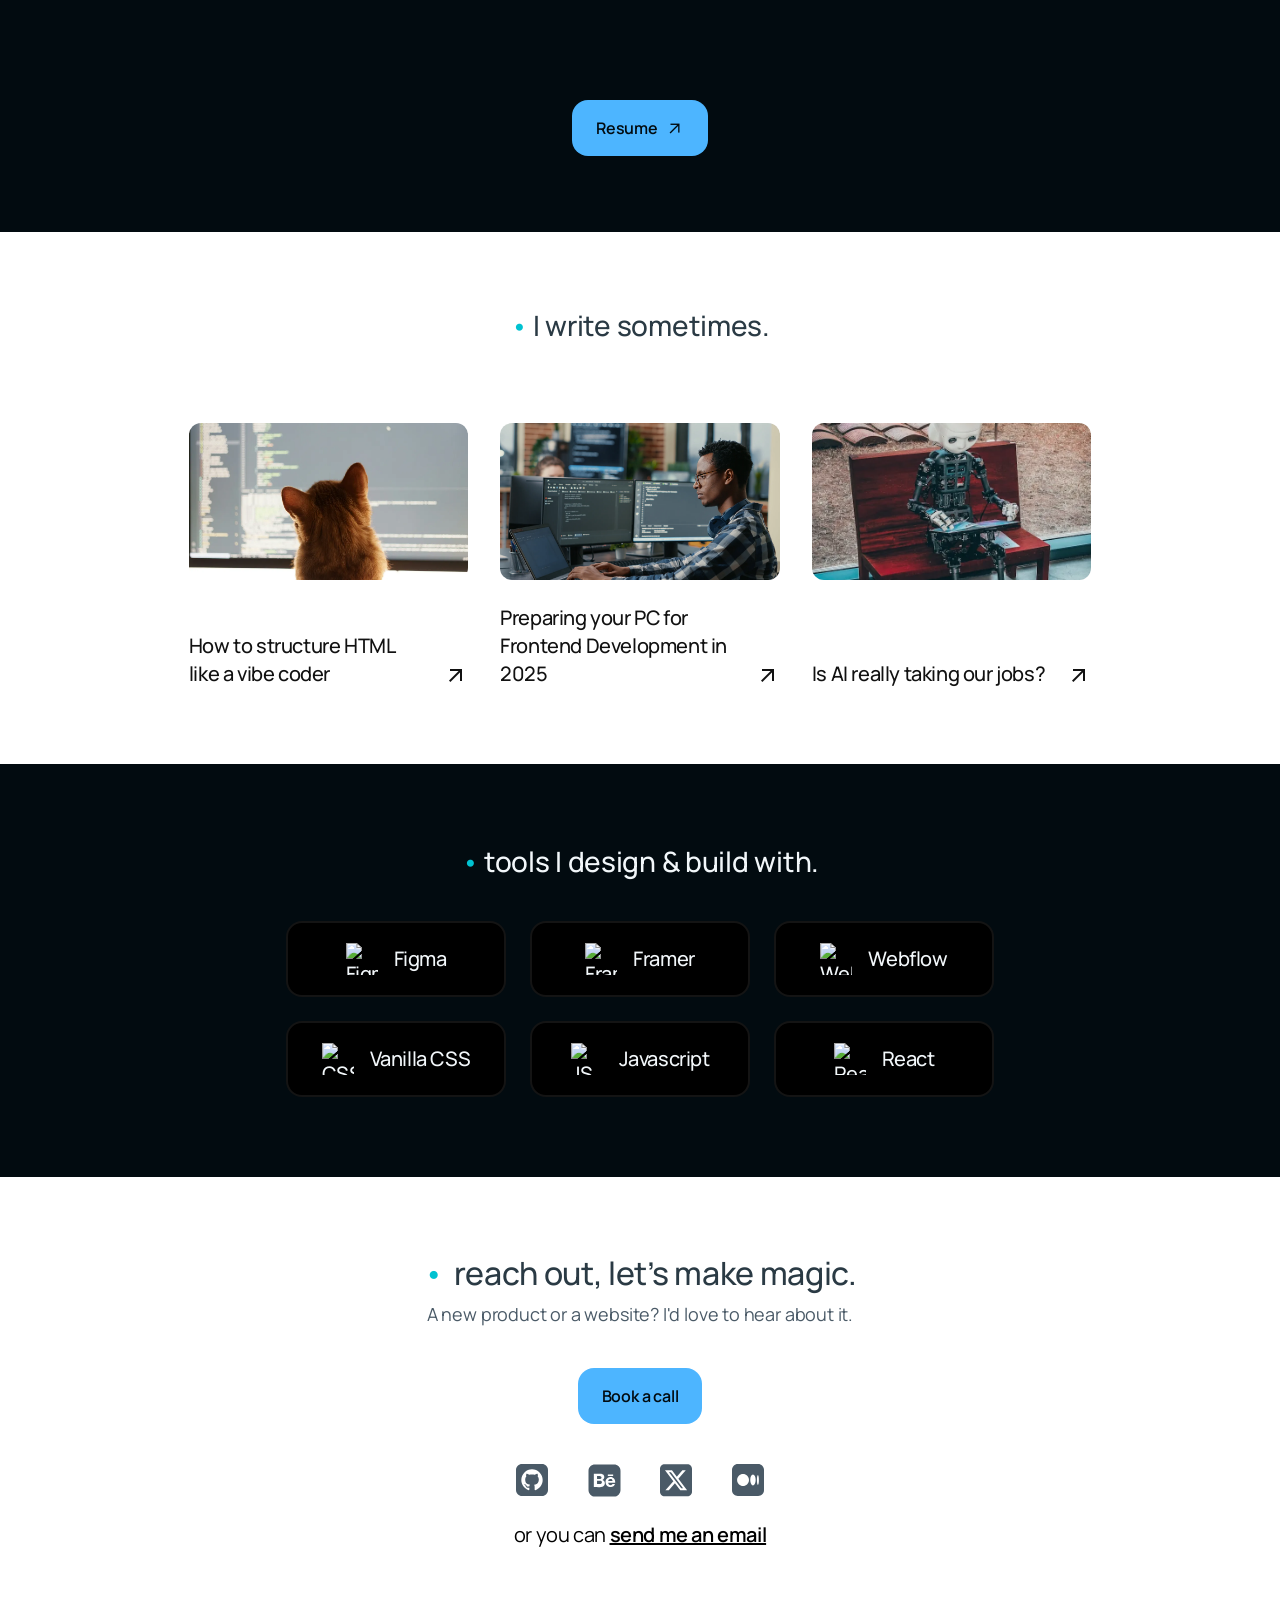
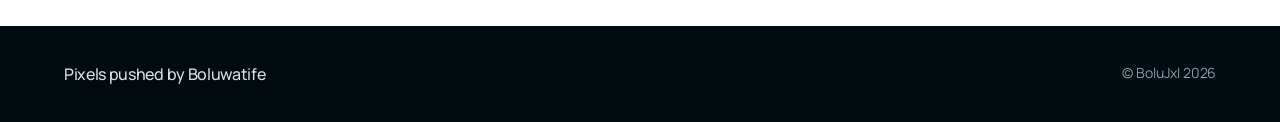
==== commit fc0f8286: "reducing bloat, adding ui changes" ====
--- a/bio.html
+++ b/bio.html
@@ -3,16 +3,54 @@
 <head>
     <meta charset="UTF-8">
     <meta name="viewport" content="width=device-width, initial-scale=1.0">
-    <meta name="description" content="About Boluwatife - UI Designer & Frontend Developer. Experience, Writing, and Creative Stack.">
+    <meta name="description" content="About Boluwatife — Product Designer & Frontend Engineer. Experience, Writing, and Creative Stack.">
     <meta name="author" content="Boluwatife Jakobe">
     <meta name="robots" content="index, follow">
     
-    <title>Boluwatife - UI/UX Designer & Frontend Engineer</title>
+    <title>About Boluwatife — Bio, Tools & Experience</title>
+
+    <meta property="og:title" content="About Boluwatife — Bio, Tools & Experience">
+    <meta property="og:description" content="About Boluwatife — Product Designer & Frontend Engineer. Experience, Writing, and Creative Stack.">
+    <meta property="og:type" content="website">
+    <meta property="og:image" content="https://bolujxl.com/imgs/biomimg.webp">
+    <meta property="og:image:width" content="1200">
+    <meta property="og:image:height" content="630">
+    <meta property="og:url" content="https://bolujxl.com/bio.html">
     
     <link rel="canonical" href="https://bolujxl.com/bio.html">
-    <link rel="icon" href="imgs/myfavicon.svg" type="image/svg+xml">
-    <link rel="shortcut icon" href="imgs/myfavicon.svg" type="image/svg+xml">
-    
+    <link rel="icon" href="imgs/biomimg.webp" type="image/webp">
+    <link rel="shortcut icon" href="imgs/biomimg.webp" type="image/webp">
+    
+    <script type="application/ld+json">
+    {
+      "@context": "https://schema.org",
+      "@type": "Person",
+      "name": "Boluwatife Jakobe",
+      "givenName": "Boluwatife",
+      "url": "https://bolujxl.com/",
+      "image": "https://bolujxl.com/imgs/biomimg.webp",
+      "jobTitle": "Product Designer & Frontend Engineer",
+      "description": "Product designer and frontend engineer who builds products end to end — with unnecessary care for every detail.",
+      "sameAs": [
+        "https://github.com/Bolujxl",
+        "https://www.behance.net/boluJxl",
+        "https://x.com/Bolujxl",
+        "https://medium.com/@bolulawal99"
+      ],
+      "knowsAbout": [
+        "Product Design",
+        "UI/UX Design",
+        "Frontend Development",
+        "React",
+        "Figma",
+        "Webflow",
+        "Framer"
+      ]
+    }
+    </script>
+
+    <link rel="preconnect" href="https://fonts.googleapis.com">
+    <link rel="preconnect" href="https://fonts.gstatic.com" crossorigin>
     <link rel="stylesheet" href="https://fonts.googleapis.com/css2?family=Material+Symbols+Outlined:opsz,wght,FILL,GRAD@20..48,100..700,0..1,-50..200&icon_names=arrow_outward" />
     
     <link rel="stylesheet" href="colors.css">
@@ -26,13 +64,13 @@
     <header class="header"> 
         <nav class="nav-bar" aria-label="Main navigation">
             <a href="index.html" class="nav-brand" aria-label="Home">
-                <img src="imgs/biomimg.png" alt="Boluwatife" class="nav-avatar">
+                <img src="imgs/biomimg.webp" alt="Boluwatife" class="nav-avatar">
                 <span class="nav-status-dot"></span>
             </a>
             <ul class="nav-links">
-                 <a href="bio.html">bio</a>
-                 <a href="works.html">my work</a>
-                 <a href="#contact">reach me</a>
+                 <li><a href="bio.html">bio</a></li>
+                 <li><a href="works.html">my work</a></li>
+                 <li><a href="#contact">reach me</a></li>
             </ul>
         </nav>
     </header>
@@ -42,15 +80,14 @@
         <section class="bio-intro main-page-offset" id="bio">
             <div class="bio-container">
                 <div class="bio-avatar">
-                    <img src="imgs/biomimg.png" alt="Boluwatife Avatar">
+                    <img src="imgs/biomimg.webp" alt="Boluwatife Avatar">
                 </div>
                 <div class="bio-heading">
                     <h1 class="main-head-light">a little about me.</h1>
                 </div>
                 <div class="bio-content">
-                    <p>I am Boluwatife, a UI/UX Designer and Frontend Engineer and I believe the world is nothing without intentional design. I get butterflies seeing a concept come to life and I started off with visual design as a hobby and now I've spent over three years creating human-centric designs and bringing ideas to life. <br> <br>
-
-                    I have been privileged to work with diverse teams in different industries from data consultancy, healthcare, real estate and others, and I use both design, development and other skills to turn complex ideas into human-centric products. My goal is to solve problems with clean design that helps businesses communicate value and reach profitable outcomes. I put unnecessary care into every detail because I believe people should feel someone made this with them in mind.</p>
+                    <p>I am Boluwatife, a Product Designer and Frontend Engineer. I believe the world is nothing without intentional design. I get butterflies seeing a concept come to life and I started off with visual design as a hobby and now I've spent over three years creating human-centric designs and bringing ideas to life.</p>
+                    <p>I have been privileged to work with diverse teams in different industries from data consultancy, healthcare, real estate and others, and I use both design, development and other skills to turn complex ideas into human-centric products. My goal is to solve problems with clean design that helps businesses communicate value and reach profitable outcomes. I put unnecessary care into every detail because I believe people should feel someone made this with them in mind.</p>
                 </div>
             </div>
         </section>
@@ -97,12 +134,17 @@
                     
                     <div class="exp-item">
                         <div class="exp-header">
-                            <h3>Freelance</h3>
+                            <h3>Freelancer</h3>
                             <p class="exp-role">Freelance UI/UX Designer & Developer</p>
                             <span class="exp-date">2022 - Present</span>
                         </div>
                     </div>
                 </div>
+
+                <a href="https://docs.google.com/document/d/1nmWmlQqxX1m1LnItXdxQ71aPWY8edczrZhsHR6InXsQ/edit?usp=sharing" class="resume-link" target="_blank" rel="noopener noreferrer" aria-label="View resume">
+                    Resume
+                    <span class="material-symbols-outlined" aria-hidden="true">arrow_outward</span>
+                </a>
             </div>
         </section>
 
@@ -116,7 +158,7 @@
                 <div class="writing-grid">
                     <a href="https://medium.com/@bolulawal99/how-to-structure-html-like-a-as-a-vibe-coder-1edcf5cf71f2" target="_blank" rel="noopener noreferrer" class="writing-card" aria-label="Read How to structure HTML like a vibe coder">
                         <div class="card-img-wrapper">
-                            <img src="imgs/article1.webp" alt="How to structure HTML like a vibe coder thumbnail" class="article-img">
+                            <img src="imgs/article1.webp" alt="How to structure HTML like a vibe coder thumbnail" class="article-img" loading="lazy">
                         </div>
                         <div class="writing-content">
                             <h3>How to structure HTML like a vibe coder</h3>
@@ -126,7 +168,7 @@
                     
                     <a href="https://medium.com/@bolulawal99/your-first-developer-steps-preparing-your-pc-for-frontend-development-in-2025-ad9f13b644dd" target="_blank" rel="noopener noreferrer" class="writing-card" aria-label="Read Preparing your PC for Frontend Development">
                         <div class="card-img-wrapper">
-                            <img src="imgs/article2.webp" alt="Preparing your PC for Frontend Development thumbnail" class="article-img">
+                            <img src="imgs/article2.webp" alt="Preparing your PC for Frontend Development thumbnail" class="article-img" loading="lazy">
                         </div>
                         <div class="writing-content">
                             <h3>Preparing your PC for Frontend Development in 2025</h3>
@@ -136,7 +178,7 @@
                     
                     <a href="https://medium.com/@bolulawal99/is-ai-really-taking-our-jobs-12b98d8339e1" target="_blank" rel="noopener noreferrer" class="writing-card" aria-label="Read Is AI really taking our jobs?">
                         <div class="card-img-wrapper">
-                            <img src="imgs/article3.jpg" alt="Is AI really taking our jobs? thumbnail" class="article-img">
+                            <img src="imgs/article3.webp" alt="Is AI really taking our jobs? thumbnail" class="article-img" loading="lazy">
                         </div>
                         <div class="writing-content">
                             <h3>Is AI really taking our jobs?</h3>
@@ -202,7 +244,7 @@
             </div>
             <div class="collab-socials">
                 <div class="collabtext-btn">
-                    <a class="hero-btn" title="Contact Me" data-cal-link="bolujxl/30min" data-cal-config='{"layout":"month_view","useSlotsViewOnSmallScreen":"true"}'>
+                    <a href="https://cal.com/bolujxl/30min" class="hero-btn" title="Contact Me" data-cal-link="bolujxl/30min" data-cal-config='{"layout":"month_view","useSlotsViewOnSmallScreen":"true"}'>
                         Book a call
                     </a>
                 </div>
@@ -228,11 +270,12 @@
     </main>
 
     <footer class="footer">
-        <p class="footer-create">Designed & Developed by Boluwatife Lawal</p>
-        <p class="footer-copy">&copy; <span id="year"></span> BoluJxl - Built with confusion and procrastination.</p>
+        <p class="footer-create">Pixels pushed by Boluwatife</p>
+        <p class="footer-copy">&copy; BoluJxl <span id="year"></span></p>
     </footer>
     
     <div class="cursor-dot"></div>
-    <script src="script.js"></script>
+    <script defer src="script.js"></script>
+    <script defer src="cal.js"></script>
 </body>
 </html>
--- a/bio.css
+++ b/bio.css
@@ -13,22 +13,23 @@
     overflow: hidden;
     margin-bottom: var(--space32);
     box-shadow: 0 12px 40px rgba(0, 0, 0, 0.08);
-    transform: rotate(-2deg);
+    transform: rotate(0deg);
     border: 1px solid rgba(0, 0, 0, 0.05);
     transition: transform 0.4s cubic-bezier(0.16, 1, 0.3, 1);
 }
 
+
 @media (hover: hover) {
     .bio-avatar:hover {
-        transform: rotate(0deg) scale(1.08);
-    }
-}
-
-.bio-avatar:active {
-    transform: rotate(0deg) scale(1.05);
-}
-
-.bio-avatar img {
+        transform: rotate(-2deg) scale(1.08);
+    }
+}
+
+.bio-avatar:active{
+    transform: rotate(-2deg) scale(1.09);
+}
+
+.bio-avatar img{
     width: 100%;
     height: 100%;
     object-fit: cover;
@@ -56,7 +57,7 @@
     line-height: 1.7;
     color: var(--lightSection-text-color);
     text-align: justify;
-    width: 100%;
+    padding: var(--space12);
 }
 
 .experience {
@@ -129,6 +130,43 @@
     margin-top: var(--space4);
 }
 
+.resume-link {
+    display: inline-flex;
+    align-items: center;
+    gap: var(--space8);
+    width: fit-content;
+    padding: var(--space16) var(--space24);
+    font-size: 1rem;
+    letter-spacing: -0.2px;
+    color: var(--secondary-color);
+    border: none;
+    border-radius: var(--borderRadius2);
+    background-color: var(--primary-color);
+    font-weight: var(--fontSemiBold);
+    text-decoration: none;
+    cursor: pointer;
+    transition: transform 0.2s ease, box-shadow 0.2s ease;
+    margin-top: var(--space24);
+    align-self: center;
+}
+
+@media (hover: hover) {
+    .resume-link:hover {
+        transform: translateY(-2px);
+        box-shadow: 0 4px 12px rgba(77, 181, 255, 0.3);
+    }
+}
+
+.resume-link:active {
+    transform: translateY(0);
+}
+
+.resume-link span {
+    padding-top: .125rem;
+    font-size: 1.125rem;
+    line-height: 1;
+}
+
 .experience, .writing {
     padding: var(--sectionPadding);
     background-color: var(--secondary-color);
@@ -229,7 +267,13 @@
         width: 80%;
     }
     
-    .bio-content p {
+.bio-content {
+    display: flex;
+    flex-direction: column;
+    gap: var(--space16);
+}
+
+.bio-content p {
         font-size: var(--font20);
         line-height: 1.8;
         text-align: justify;
